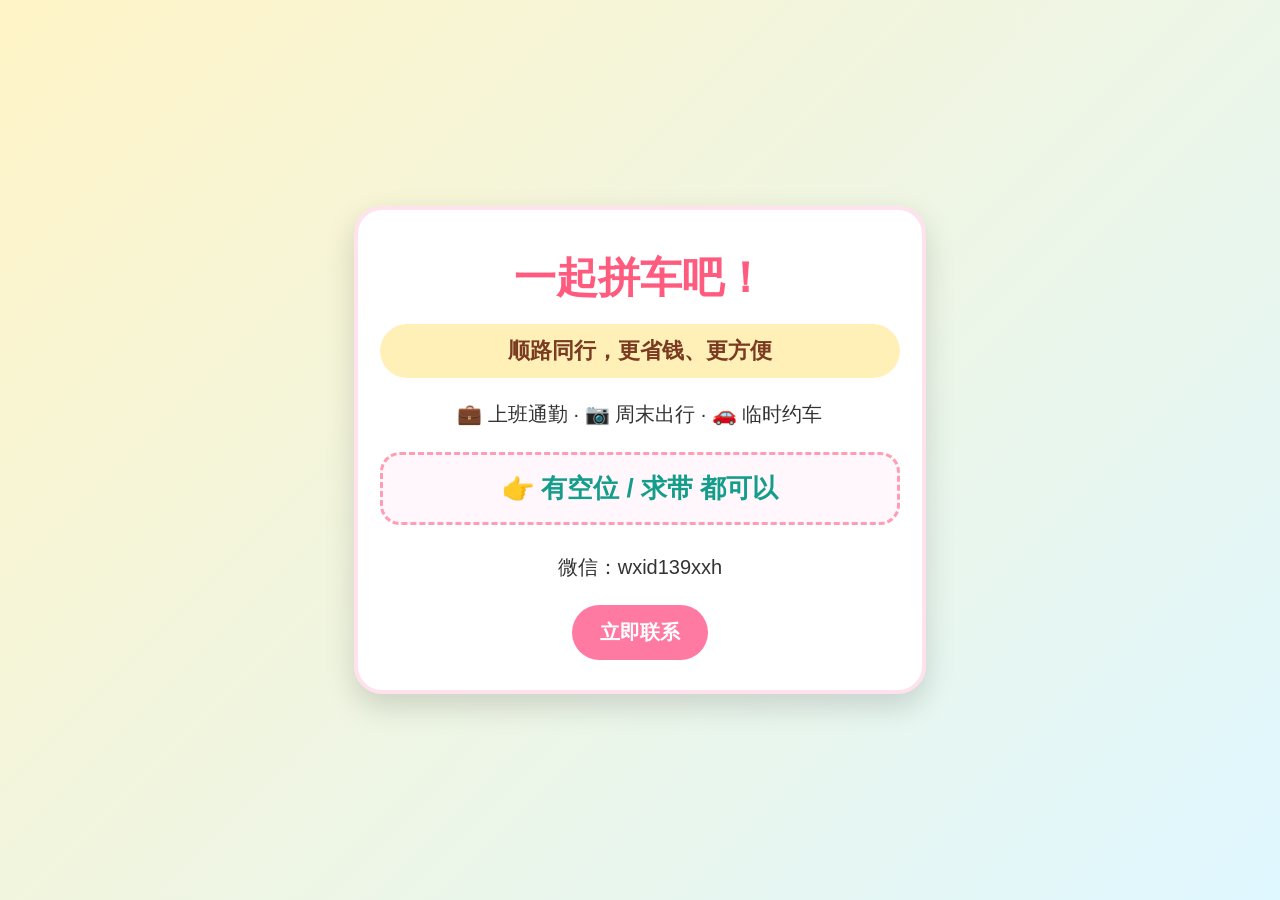
==== index.html @ 18c02829 "Create index.html" ====
<!DOCTYPE html>
<html lang="zh-CN">
<head>
  <meta charset="UTF-8">
  <meta name="viewport" content="width=device-width, initial-scale=1.0">
  <title>一起拼车吧</title>
  <style>
    body {
      margin: 0;
      font-family: Arial, "Microsoft YaHei", sans-serif;
      background: linear-gradient(135deg, #fff4c7, #dff7ff);
      min-height: 100vh;
      display: flex;
      justify-content: center;
      align-items: center;
      padding: 20px;
      box-sizing: border-box;
    }

    .card {
      width: 100%;
      max-width: 520px;
      background: white;
      border-radius: 28px;
      padding: 30px 22px;
      text-align: center;
      box-shadow: 0 12px 30px rgba(0,0,0,0.15);
      border: 4px solid #ffe2ee;
    }

    h1 {
      font-size: 42px;
      color: #ff5b7f;
      margin: 10px 0 15px;
    }

    .subtitle {
      font-size: 22px;
      color: #7a3b21;
      font-weight: bold;
      background: #fff0b8;
      border-radius: 999px;
      padding: 12px;
      margin: 18px 0;
    }

    .line {
      font-size: 20px;
      line-height: 1.8;
      color: #333;
      margin: 16px 0;
    }

    .highlight {
      font-size: 26px;
      font-weight: bold;
      color: #149d8a;
      background: #fff7fb;
      border: 3px dashed #ff9db5;
      border-radius: 20px;
      padding: 16px;
      margin-top: 20px;
    }

    .contact {
      margin-top: 24px;
      font-size: 20px;
      color: #333;
      line-height: 1.8;
    }

    .btn {
      display: inline-block;
      margin-top: 20px;
      padding: 14px 28px;
      background: #ff7aa2;
      color: white;
      text-decoration: none;
      border-radius: 999px;
      font-size: 20px;
      font-weight: bold;
    }
  </style>
</head>
<body>
  <div class="card">
    <h1>一起拼车吧！</h1>

    <div class="subtitle">
      顺路同行，更省钱、更方便
    </div>

    <div class="line">
      💼 上班通勤 · 📷 周末出行 · 🚗 临时约车
    </div>

    <div class="highlight">
      👉 有空位 / 求带 都可以
    </div>

    <div class="contact">
      微信：wxid139xxh
    </div>

    <a class="btn" href=" ">立即联系</a >
  </div>
</body>
</html>
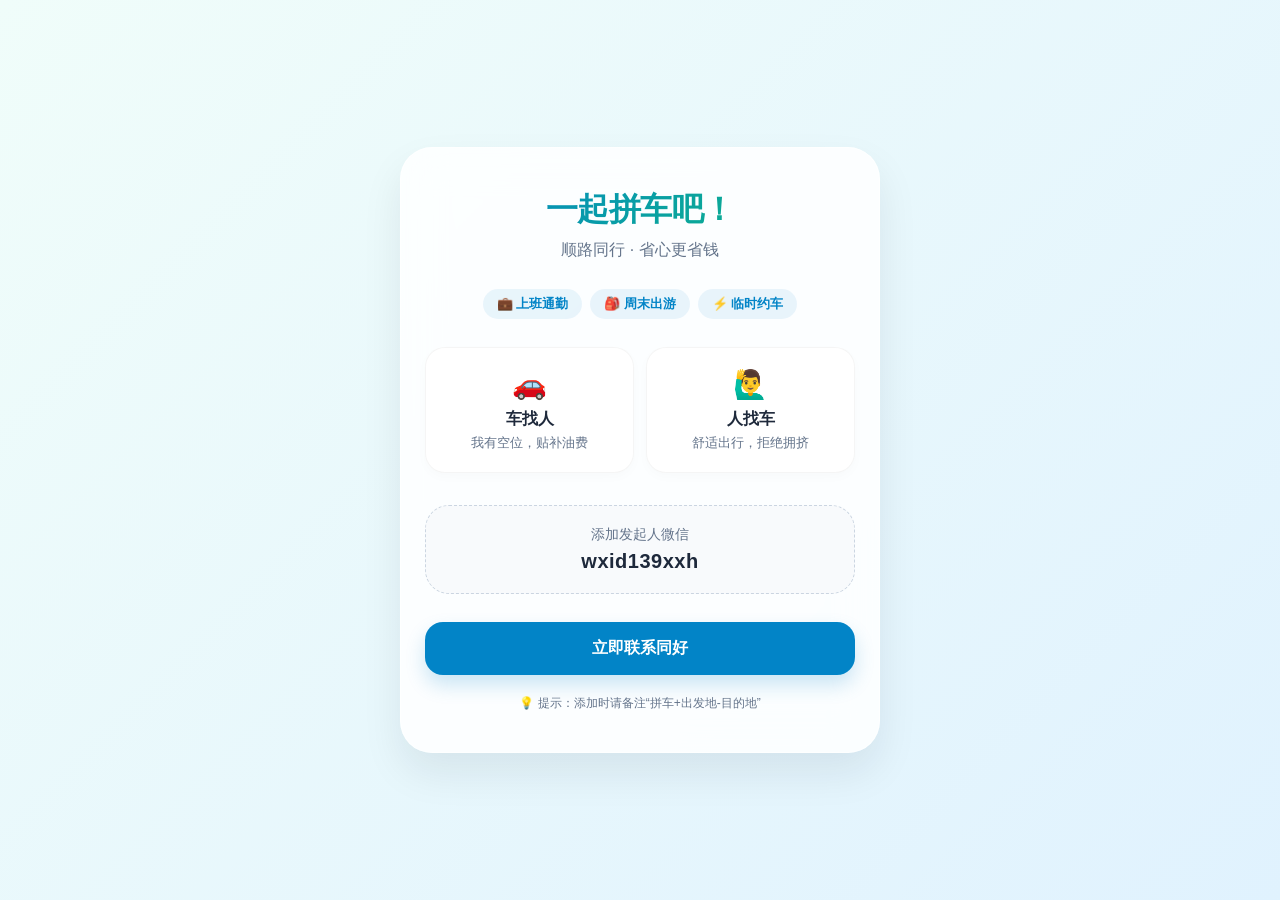
==== commit d7be7cd4: "Update index.html" ====
--- a/index.html
+++ b/index.html
@@ -3,106 +3,213 @@
 <head>
   <meta charset="UTF-8">
   <meta name="viewport" content="width=device-width, initial-scale=1.0">
-  <title>一起拼车吧</title>
+  <title>一起拼车吧 - 绿色便捷出行</title>
   <style>
+    :root {
+      --primary-color: #0284c7;
+      --primary-hover: #0369a1;
+      --accent-color: #10b981;
+      --bg-gradient: linear-gradient(135deg, #f0fdfa 0%, #e0f2fe 100%);
+      --text-main: #1e293b;
+      --text-muted: #64748b;
+    }
+
+    * {
+      box-sizing: border-box;
+      margin: 0;
+      padding: 0;
+    }
+
     body {
-      margin: 0;
-      font-family: Arial, "Microsoft YaHei", sans-serif;
-      background: linear-gradient(135deg, #fff4c7, #dff7ff);
+      font-family: -apple-system, BlinkMacSystemFont, "Segoe UI", Roboto, "Helvetica Neue", Arial, "Microsoft YaHei", sans-serif;
+      background: var(--bg-gradient);
+      color: var(--text-main);
       min-height: 100vh;
       display: flex;
       justify-content: center;
       align-items: center;
       padding: 20px;
-      box-sizing: border-box;
-    }
-
-    .card {
+    }
+
+    .container {
       width: 100%;
-      max-width: 520px;
+      max-width: 480px;
+      background: rgba(255, 255, 255, 0.85);
+      backdrop-filter: blur(20px);
+      -webkit-backdrop-filter: blur(20px);
+      border-radius: 32px;
+      padding: 40px 24px;
+      box-shadow: 0 20px 40px rgba(15, 23, 42, 0.08);
+      border: 1px solid rgba(255, 255, 255, 0.6);
+      text-align: center;
+    }
+
+    /* 头部设计 */
+    .header h1 {
+      font-size: 32px;
+      font-weight: 800;
+      letter-spacing: -0.5px;
+      background: linear-gradient(135deg, #0284c7, #10b981);
+      -webkit-background-clip: text;
+      -webkit-text-fill-color: transparent;
+      margin-bottom: 8px;
+    }
+
+    .header p {
+      font-size: 16px;
+      color: var(--text-muted);
+      font-weight: 500;
+    }
+
+    /* 标签流 */
+    .tags-container {
+      display: flex;
+      justify-content: center;
+      gap: 8px;
+      margin: 28px 0;
+      flex-wrap: wrap;
+    }
+
+    .tag {
+      font-size: 13px;
+      font-weight: 600;
+      padding: 6px 14px;
+      border-radius: 999px;
+      background: rgba(2, 132, 199, 0.08);
+      color: var(--primary-color);
+    }
+
+    /* 核心功能卡片 */
+    .info-grid {
+      display: grid;
+      grid-template-columns: 1fr 1fr;
+      gap: 12px;
+      margin-bottom: 32px;
+    }
+
+    .info-card {
       background: white;
-      border-radius: 28px;
-      padding: 30px 22px;
-      text-align: center;
-      box-shadow: 0 12px 30px rgba(0,0,0,0.15);
-      border: 4px solid #ffe2ee;
-    }
-
-    h1 {
-      font-size: 42px;
-      color: #ff5b7f;
-      margin: 10px 0 15px;
-    }
-
-    .subtitle {
-      font-size: 22px;
-      color: #7a3b21;
-      font-weight: bold;
-      background: #fff0b8;
-      border-radius: 999px;
-      padding: 12px;
-      margin: 18px 0;
-    }
-
-    .line {
+      padding: 20px 16px;
+      border-radius: 20px;
+      border: 1px solid rgba(0, 0, 0, 0.04);
+      box-shadow: 0 4px 12px rgba(0, 0, 0, 0.02);
+      transition: transform 0.2s;
+    }
+
+    .info-card:hover {
+      transform: translateY(-2px);
+    }
+
+    .info-card .icon {
+      font-size: 28px;
+      margin-bottom: 8px;
+    }
+
+    .info-card h3 {
+      font-size: 16px;
+      font-weight: 700;
+      margin-bottom: 4px;
+    }
+
+    .info-card p {
+      font-size: 13px;
+      color: var(--text-muted);
+    }
+
+    /* 联系区域 */
+    .contact-section {
+      background: #f8fafc;
+      border-radius: 24px;
+      padding: 20px;
+      border: 1px dashed #cbd5e1;
+      margin-bottom: 28px;
+    }
+
+    .contact-title {
+      font-size: 14px;
+      color: var(--text-muted);
+      margin-bottom: 6px;
+      font-weight: 500;
+    }
+
+    .contact-value {
       font-size: 20px;
-      line-height: 1.8;
-      color: #333;
-      margin: 16px 0;
-    }
-
-    .highlight {
-      font-size: 26px;
-      font-weight: bold;
-      color: #149d8a;
-      background: #fff7fb;
-      border: 3px dashed #ff9db5;
-      border-radius: 20px;
-      padding: 16px;
-      margin-top: 20px;
-    }
-
-    .contact {
-      margin-top: 24px;
-      font-size: 20px;
-      color: #333;
-      line-height: 1.8;
-    }
-
-    .btn {
-      display: inline-block;
-      margin-top: 20px;
-      padding: 14px 28px;
-      background: #ff7aa2;
+      font-weight: 700;
+      color: var(--text-main);
+      letter-spacing: 0.5px;
+    }
+
+    /* 按钮 */
+    .btn-action {
+      display: block;
+      width: 100%;
+      background: var(--primary-color);
       color: white;
       text-decoration: none;
-      border-radius: 999px;
-      font-size: 20px;
-      font-weight: bold;
+      padding: 16px;
+      border-radius: 18px;
+      font-size: 16px;
+      font-weight: 700;
+      box-shadow: 0 10px 20px rgba(2, 132, 199, 0.2);
+      transition: all 0.2s;
+    }
+
+    .btn-action:hover {
+      background: var(--primary-hover);
+      box-shadow: 0 10px 25px rgba(2, 132, 199, 0.3);
+      transform: translateY(-1px);
+    }
+
+    .footer-note {
+      margin-top: 20px;
+      font-size: 12px;
+      color: var(--text-muted);
     }
   </style>
 </head>
 <body>
-  <div class="card">
-    <h1>一起拼车吧！</h1>
-
-    <div class="subtitle">
-      顺路同行，更省钱、更方便
-    </div>
-
-    <div class="line">
-      💼 上班通勤 · 📷 周末出行 · 🚗 临时约车
-    </div>
-
-    <div class="highlight">
-      👉 有空位 / 求带 都可以
-    </div>
-
-    <div class="contact">
-      微信：wxid139xxh
-    </div>
-
-    <a class="btn" href=" ">立即联系</a >
+
+  <div class="container">
+    <!-- 头部区 -->
+    <div class="header">
+      <h1>一起拼车吧！</h1>
+      <p>顺路同行 · 省心更省钱</p >
+    </div>
+
+    <!-- 场景标签 -->
+    <div class="tags-container">
+      <span class="tag">💼 上班通勤</span>
+      <span class="tag">🎒 周末出游</span>
+      <span class="tag">⚡ 临时约车</span>
+    </div>
+
+    <!-- 核心意向卡片 -->
+    <div class="info-grid">
+      <div class="info-card">
+        <div class="icon">🚗</div>
+        <h3>车找人</h3>
+        <p>我有空位，贴补油费</p >
+      </div>
+      <div class="info-card">
+        <div class="icon">🙋‍♂️</div>
+        <h3>人找车</h3>
+        <p>舒适出行，拒绝拥挤</p >
+      </div>
+    </div>
+
+    <!-- 联系方式卡片 -->
+    <div class="contact-section">
+      <div class="contact-title">添加发起人微信</div>
+      <div class="contact-value">wxid139xxh</div>
+    </div>
+
+    <!-- 行动按钮 -->
+    <a class="btn-action" href="weixin://">立即联系同好</a >
+    
+    <div class="footer-note">
+      💡 提示：添加时请备注“拼车+出发地-目的地”
+    </div>
   </div>
+
 </body>
 </html>
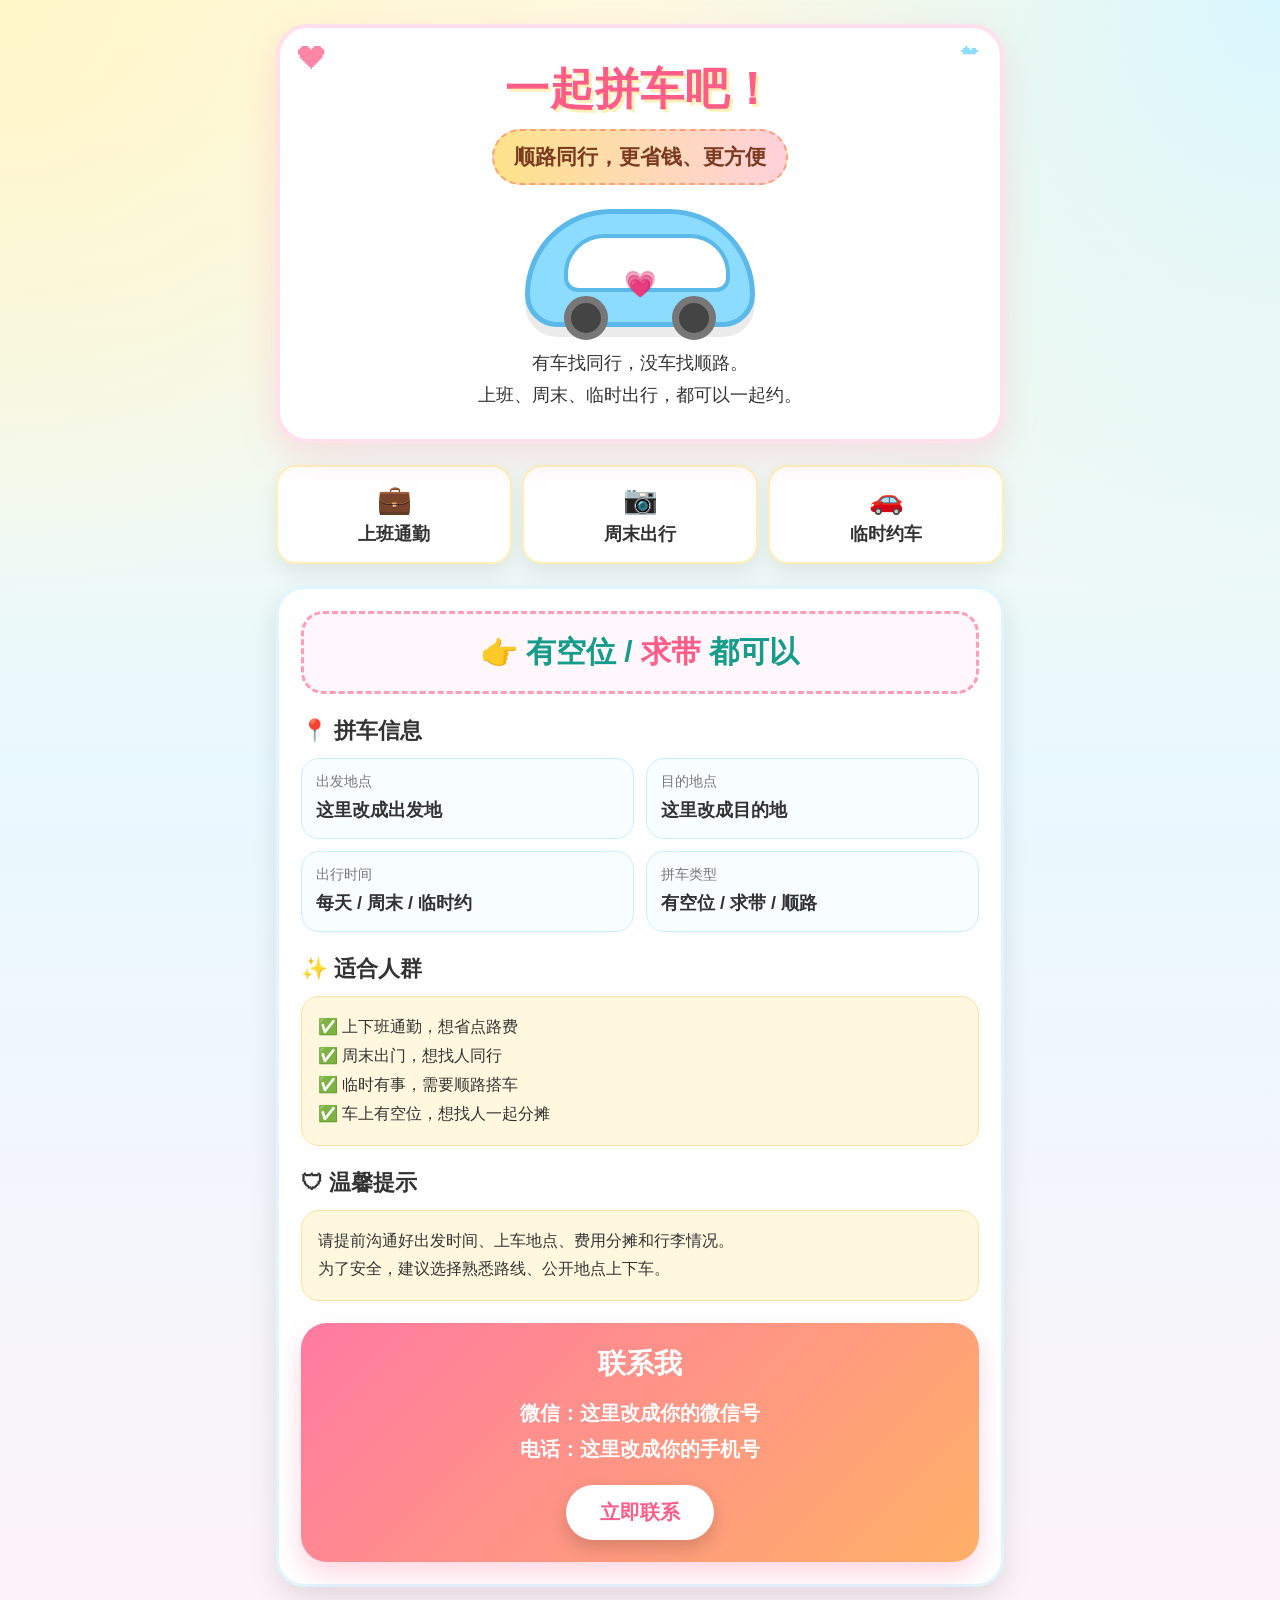
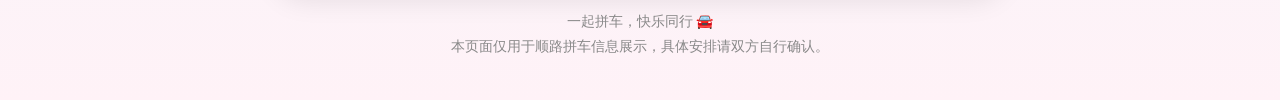
==== commit dd50fc18: "Update index.html" ====
--- a/index.html
+++ b/index.html
@@ -1,215 +1,382 @@
 <!DOCTYPE html>
 <html lang="zh-CN">
 <head>
-  <meta charset="UTF-8">
-  <meta name="viewport" content="width=device-width, initial-scale=1.0">
-  <title>一起拼车吧 - 绿色便捷出行</title>
+  <meta charset="UTF-8" />
+  <meta name="viewport" content="width=device-width, initial-scale=1.0" />
+  <title>一起拼车吧</title>
+
   <style>
-    :root {
-      --primary-color: #0284c7;
-      --primary-hover: #0369a1;
-      --accent-color: #10b981;
-      --bg-gradient: linear-gradient(135deg, #f0fdfa 0%, #e0f2fe 100%);
-      --text-main: #1e293b;
-      --text-muted: #64748b;
-    }
-
     * {
       box-sizing: border-box;
+    }
+
+    body {
       margin: 0;
-      padding: 0;
-    }
-
-    body {
-      font-family: -apple-system, BlinkMacSystemFont, "Segoe UI", Roboto, "Helvetica Neue", Arial, "Microsoft YaHei", sans-serif;
-      background: var(--bg-gradient);
-      color: var(--text-main);
-      min-height: 100vh;
+      font-family: Arial, "Microsoft YaHei", sans-serif;
+      background:
+        radial-gradient(circle at top left, #fff6c8 0, transparent 28%),
+        radial-gradient(circle at top right, #d9f7ff 0, transparent 30%),
+        linear-gradient(180deg, #fff9df 0%, #e8f9ff 45%, #fff2f7 100%);
+      color: #333;
+    }
+
+    .page {
+      max-width: 760px;
+      margin: 0 auto;
+      padding: 24px 16px 40px;
+    }
+
+    .hero {
+      background: #ffffff;
+      border-radius: 32px;
+      padding: 28px 20px;
+      text-align: center;
+      box-shadow: 0 14px 35px rgba(255, 132, 170, 0.22);
+      border: 4px solid #ffe0ec;
+      position: relative;
+      overflow: hidden;
+    }
+
+    .hero::before {
+      content: "❤";
+      position: absolute;
+      top: 14px;
+      left: 18px;
+      color: #ff85a7;
+      font-size: 28px;
+    }
+
+    .hero::after {
+      content: "☁";
+      position: absolute;
+      top: 8px;
+      right: 22px;
+      color: #8bdcff;
+      font-size: 34px;
+    }
+
+    h1 {
+      margin: 8px 0 14px;
+      font-size: 44px;
+      line-height: 1.15;
+      color: #ff5c88;
+      text-shadow: 3px 3px 0 #fff0b8;
+      letter-spacing: 1px;
+    }
+
+    .slogan {
+      display: inline-block;
+      background: linear-gradient(90deg, #ffe38a, #ffd1dc);
+      color: #7a3b21;
+      font-size: 21px;
+      font-weight: bold;
+      padding: 12px 20px;
+      border-radius: 999px;
+      border: 2px dashed #ff9f7a;
+    }
+
+    .car {
+      margin: 24px auto 12px;
+      width: 230px;
+      height: 118px;
+      background: #8bdcff;
+      border-radius: 90px 90px 34px 34px;
+      position: relative;
+      border: 5px solid #5ab9e8;
+      box-shadow: 0 10px 0 rgba(0, 0, 0, 0.08);
+    }
+
+    .car::before {
+      content: "";
+      position: absolute;
+      left: 34px;
+      top: 20px;
+      width: 158px;
+      height: 50px;
+      background: #ffffff;
+      border-radius: 40px 40px 14px 14px;
+      border: 4px solid #5ab9e8;
+    }
+
+    .wheel {
+      position: absolute;
+      bottom: -18px;
+      width: 44px;
+      height: 44px;
+      background: #444;
+      border-radius: 50%;
+      border: 7px solid #777;
+    }
+
+    .wheel.left {
+      left: 34px;
+    }
+
+    .wheel.right {
+      right: 34px;
+    }
+
+    .heart {
+      position: absolute;
+      bottom: 22px;
+      left: 50%;
+      transform: translateX(-50%);
+      font-size: 26px;
+    }
+
+    .tags {
+      display: grid;
+      grid-template-columns: repeat(3, 1fr);
+      gap: 10px;
+      margin: 22px 0;
+    }
+
+    .tag {
+      background: #ffffff;
+      border-radius: 20px;
+      padding: 16px 8px;
+      text-align: center;
+      font-size: 18px;
+      font-weight: bold;
+      box-shadow: 0 8px 20px rgba(0,0,0,0.08);
+      border: 2px solid #fff0b8;
+    }
+
+    .tag span {
+      display: block;
+      font-size: 28px;
+      margin-bottom: 6px;
+    }
+
+    .main-card {
+      background: #ffffff;
+      border-radius: 28px;
+      padding: 22px;
+      margin-top: 18px;
+      box-shadow: 0 12px 28px rgba(0,0,0,0.1);
+      border: 3px solid #dff5ff;
+    }
+
+    .big-text {
+      text-align: center;
+      font-size: 30px;
+      font-weight: bold;
+      color: #159c8b;
+      background: #fff7fb;
+      border-radius: 22px;
+      border: 3px dashed #ff9db5;
+      padding: 18px 12px;
+      margin-bottom: 20px;
+    }
+
+    .big-text b {
+      color: #ff5c88;
+    }
+
+    .section-title {
+      font-size: 22px;
+      font-weight: bold;
+      margin: 22px 0 12px;
+      color: #333;
       display: flex;
-      justify-content: center;
       align-items: center;
-      padding: 20px;
-    }
-
-    .container {
-      width: 100%;
-      max-width: 480px;
-      background: rgba(255, 255, 255, 0.85);
-      backdrop-filter: blur(20px);
-      -webkit-backdrop-filter: blur(20px);
-      border-radius: 32px;
-      padding: 40px 24px;
-      box-shadow: 0 20px 40px rgba(15, 23, 42, 0.08);
-      border: 1px solid rgba(255, 255, 255, 0.6);
-      text-align: center;
-    }
-
-    /* 头部设计 */
-    .header h1 {
-      font-size: 32px;
-      font-weight: 800;
-      letter-spacing: -0.5px;
-      background: linear-gradient(135deg, #0284c7, #10b981);
-      -webkit-background-clip: text;
-      -webkit-text-fill-color: transparent;
-      margin-bottom: 8px;
-    }
-
-    .header p {
-      font-size: 16px;
-      color: var(--text-muted);
-      font-weight: 500;
-    }
-
-    /* 标签流 */
-    .tags-container {
-      display: flex;
-      justify-content: center;
       gap: 8px;
-      margin: 28px 0;
-      flex-wrap: wrap;
-    }
-
-    .tag {
-      font-size: 13px;
-      font-weight: 600;
-      padding: 6px 14px;
-      border-radius: 999px;
-      background: rgba(2, 132, 199, 0.08);
-      color: var(--primary-color);
-    }
-
-    /* 核心功能卡片 */
+    }
+
     .info-grid {
       display: grid;
       grid-template-columns: 1fr 1fr;
       gap: 12px;
-      margin-bottom: 32px;
-    }
-
-    .info-card {
-      background: white;
-      padding: 20px 16px;
-      border-radius: 20px;
-      border: 1px solid rgba(0, 0, 0, 0.04);
-      box-shadow: 0 4px 12px rgba(0, 0, 0, 0.02);
-      transition: transform 0.2s;
-    }
-
-    .info-card:hover {
-      transform: translateY(-2px);
-    }
-
-    .info-card .icon {
+    }
+
+    .info {
+      background: #f8fdff;
+      border-radius: 18px;
+      padding: 14px;
+      border: 1px solid #cceefa;
+    }
+
+    .info .label {
+      font-size: 14px;
+      color: #777;
+      margin-bottom: 6px;
+    }
+
+    .info .value {
+      font-size: 18px;
+      font-weight: bold;
+      color: #333;
+      line-height: 1.5;
+    }
+
+    .notice {
+      background: #fff8df;
+      border-radius: 18px;
+      padding: 16px;
+      line-height: 1.8;
+      font-size: 16px;
+      border: 1px solid #ffe29b;
+    }
+
+    .contact-box {
+      background: linear-gradient(135deg, #ff7aa2, #ffb067);
+      color: white;
+      border-radius: 26px;
+      padding: 22px 18px;
+      text-align: center;
+      margin-top: 22px;
+      box-shadow: 0 12px 25px rgba(255, 122, 162, 0.3);
+    }
+
+    .contact-box h2 {
+      margin: 0 0 12px;
       font-size: 28px;
-      margin-bottom: 8px;
-    }
-
-    .info-card h3 {
-      font-size: 16px;
-      font-weight: 700;
-      margin-bottom: 4px;
-    }
-
-    .info-card p {
-      font-size: 13px;
-      color: var(--text-muted);
-    }
-
-    /* 联系区域 */
-    .contact-section {
-      background: #f8fafc;
-      border-radius: 24px;
-      padding: 20px;
-      border: 1px dashed #cbd5e1;
-      margin-bottom: 28px;
-    }
-
-    .contact-title {
+    }
+
+    .contact-line {
+      font-size: 20px;
+      line-height: 1.8;
+      font-weight: bold;
+    }
+
+    .btn {
+      display: inline-block;
+      margin-top: 18px;
+      background: #ffffff;
+      color: #ff5c88;
+      text-decoration: none;
+      font-size: 20px;
+      font-weight: bold;
+      padding: 14px 34px;
+      border-radius: 999px;
+      box-shadow: 0 8px 18px rgba(0,0,0,0.16);
+    }
+
+    .footer {
+      text-align: center;
+      color: #888;
       font-size: 14px;
-      color: var(--text-muted);
-      margin-bottom: 6px;
-      font-weight: 500;
-    }
-
-    .contact-value {
-      font-size: 20px;
-      font-weight: 700;
-      color: var(--text-main);
-      letter-spacing: 0.5px;
-    }
-
-    /* 按钮 */
-    .btn-action {
-      display: block;
-      width: 100%;
-      background: var(--primary-color);
-      color: white;
-      text-decoration: none;
-      padding: 16px;
-      border-radius: 18px;
-      font-size: 16px;
-      font-weight: 700;
-      box-shadow: 0 10px 20px rgba(2, 132, 199, 0.2);
-      transition: all 0.2s;
-    }
-
-    .btn-action:hover {
-      background: var(--primary-hover);
-      box-shadow: 0 10px 25px rgba(2, 132, 199, 0.3);
-      transform: translateY(-1px);
-    }
-
-    .footer-note {
-      margin-top: 20px;
-      font-size: 12px;
-      color: var(--text-muted);
+      margin-top: 22px;
+      line-height: 1.8;
+    }
+
+    @media (max-width: 520px) {
+      h1 {
+        font-size: 38px;
+      }
+
+      .slogan {
+        font-size: 18px;
+      }
+
+      .tags {
+        grid-template-columns: 1fr;
+      }
+
+      .info-grid {
+        grid-template-columns: 1fr;
+      }
+
+      .big-text {
+        font-size: 26px;
+      }
     }
   </style>
 </head>
+
 <body>
-
-  <div class="container">
-    <!-- 头部区 -->
-    <div class="header">
+  <div class="page">
+
+    <div class="hero">
       <h1>一起拼车吧！</h1>
-      <p>顺路同行 · 省心更省钱</p >
+      <div class="slogan">顺路同行，更省钱、更方便</div>
+
+      <div class="car">
+        <div class="wheel left"></div>
+        <div class="wheel right"></div>
+        <div class="heart">💗</div>
+      </div>
+
+      <p style="font-size:18px; line-height:1.8; margin:20px 0 0;">
+        有车找同行，没车找顺路。<br>
+        上班、周末、临时出行，都可以一起约。
+      </p >
     </div>
 
-    <!-- 场景标签 -->
-    <div class="tags-container">
-      <span class="tag">💼 上班通勤</span>
-      <span class="tag">🎒 周末出游</span>
-      <span class="tag">⚡ 临时约车</span>
+    <div class="tags">
+      <div class="tag">
+        <span>💼</span>
+        上班通勤
+      </div>
+      <div class="tag">
+        <span>📷</span>
+        周末出行
+      </div>
+      <div class="tag">
+        <span>🚗</span>
+        临时约车
+      </div>
     </div>
 
-    <!-- 核心意向卡片 -->
-    <div class="info-grid">
-      <div class="info-card">
-        <div class="icon">🚗</div>
-        <h3>车找人</h3>
-        <p>我有空位，贴补油费</p >
-      </div>
-      <div class="info-card">
-        <div class="icon">🙋‍♂️</div>
-        <h3>人找车</h3>
-        <p>舒适出行，拒绝拥挤</p >
+    <div class="main-card">
+      <div class="big-text">
+        👉 有空位 / <b>求带</b> 都可以
+      </div>
+
+      <div class="section-title">📍 拼车信息</div>
+
+      <div class="info-grid">
+        <div class="info">
+          <div class="label">出发地点</div>
+          <div class="value">这里改成出发地</div>
+        </div>
+
+        <div class="info">
+          <div class="label">目的地点</div>
+          <div class="value">这里改成目的地</div>
+        </div>
+
+        <div class="info">
+          <div class="label">出行时间</div>
+          <div class="value">每天 / 周末 / 临时约</div>
+        </div>
+
+        <div class="info">
+          <div class="label">拼车类型</div>
+          <div class="value">有空位 / 求带 / 顺路</div>
+        </div>
+      </div>
+
+      <div class="section-title">✨ 适合人群</div>
+      <div class="notice">
+        ✅ 上下班通勤，想省点路费<br>
+        ✅ 周末出门，想找人同行<br>
+        ✅ 临时有事，需要顺路搭车<br>
+        ✅ 车上有空位，想找人一起分摊
+      </div>
+
+      <div class="section-title">🛡 温馨提示</div>
+      <div class="notice">
+        请提前沟通好出发时间、上车地点、费用分摊和行李情况。<br>
+        为了安全，建议选择熟悉路线、公开地点上下车。
+      </div>
+
+      <div class="contact-box">
+        <h2>联系我</h2>
+        <div class="contact-line">
+          微信：这里改成你的微信号<br>
+          电话：这里改成你的手机号
+        </div>
+
+        <a class="btn" href=" ">立即联系</a >
       </div>
     </div>
 
-    <!-- 联系方式卡片 -->
-    <div class="contact-section">
-      <div class="contact-title">添加发起人微信</div>
-      <div class="contact-value">wxid139xxh</div>
+    <div class="footer">
+      一起拼车，快乐同行 🚘<br>
+      本页面仅用于顺路拼车信息展示，具体安排请双方自行确认。
     </div>
 
-    <!-- 行动按钮 -->
-    <a class="btn-action" href="weixin://">立即联系同好</a >
-    
-    <div class="footer-note">
-      💡 提示：添加时请备注“拼车+出发地-目的地”
-    </div>
   </div>
-
 </body>
 </html>
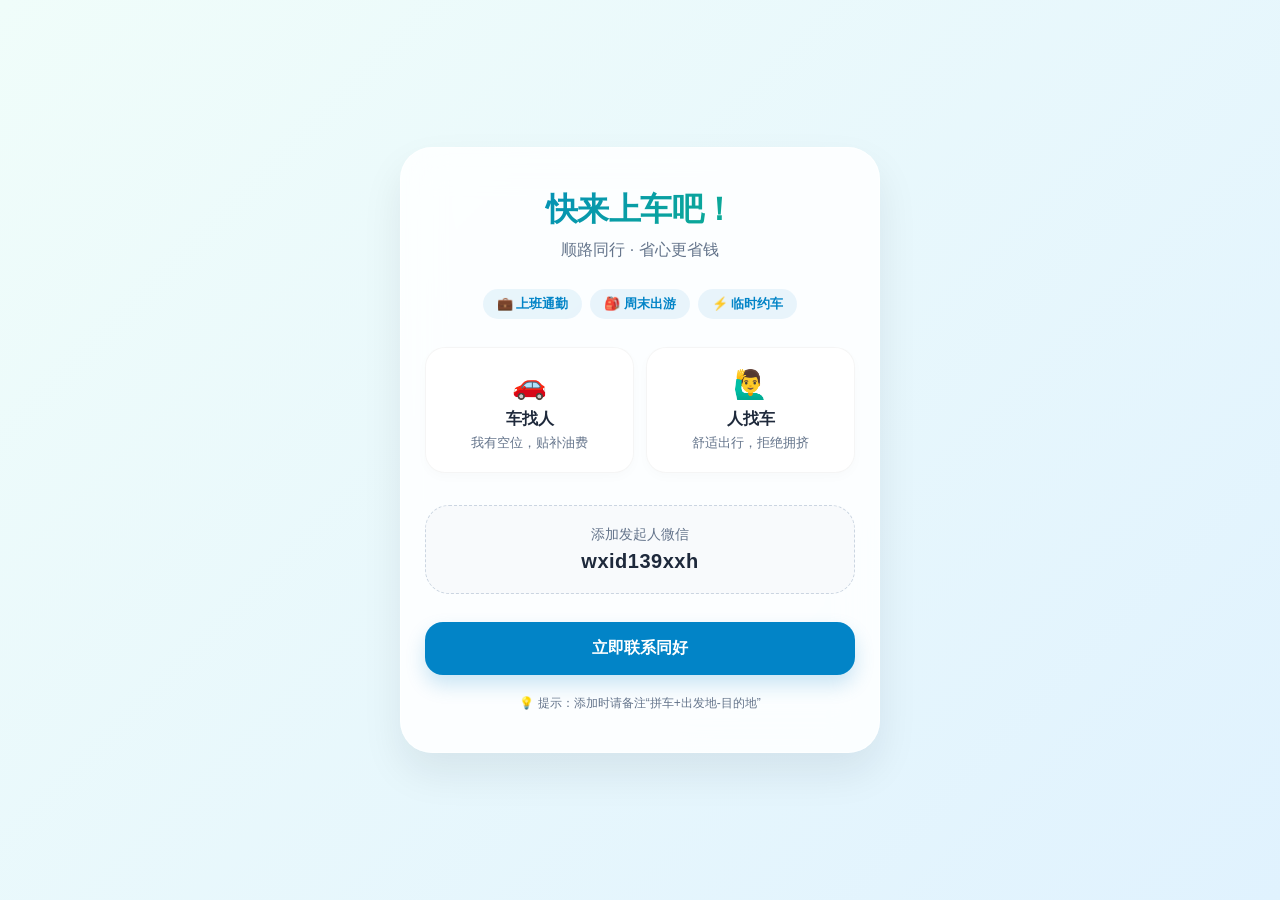
==== commit a9349a57: "Update index.html" ====
--- a/index.html
+++ b/index.html
@@ -1,382 +1,215 @@
 <!DOCTYPE html>
 <html lang="zh-CN">
 <head>
-  <meta charset="UTF-8" />
-  <meta name="viewport" content="width=device-width, initial-scale=1.0" />
-  <title>一起拼车吧</title>
-
+  <meta charset="UTF-8">
+  <meta name="viewport" content="width=device-width, initial-scale=1.0">
+  <title>business/team上车 </title>
   <style>
+    :root {
+      --primary-color: #0284c7;
+      --primary-hover: #0369a1;
+      --accent-color: #10b981;
+      --bg-gradient: linear-gradient(135deg, #f0fdfa 0%, #e0f2fe 100%);
+      --text-main: #1e293b;
+      --text-muted: #64748b;
+    }
+
     * {
       box-sizing: border-box;
+      margin: 0;
+      padding: 0;
     }
 
     body {
-      margin: 0;
-      font-family: Arial, "Microsoft YaHei", sans-serif;
-      background:
-        radial-gradient(circle at top left, #fff6c8 0, transparent 28%),
-        radial-gradient(circle at top right, #d9f7ff 0, transparent 30%),
-        linear-gradient(180deg, #fff9df 0%, #e8f9ff 45%, #fff2f7 100%);
-      color: #333;
-    }
-
-    .page {
-      max-width: 760px;
-      margin: 0 auto;
-      padding: 24px 16px 40px;
-    }
-
-    .hero {
-      background: #ffffff;
+      font-family: -apple-system, BlinkMacSystemFont, "Segoe UI", Roboto, "Helvetica Neue", Arial, "Microsoft YaHei", sans-serif;
+      background: var(--bg-gradient);
+      color: var(--text-main);
+      min-height: 100vh;
+      display: flex;
+      justify-content: center;
+      align-items: center;
+      padding: 20px;
+    }
+
+    .container {
+      width: 100%;
+      max-width: 480px;
+      background: rgba(255, 255, 255, 0.85);
+      backdrop-filter: blur(20px);
+      -webkit-backdrop-filter: blur(20px);
       border-radius: 32px;
-      padding: 28px 20px;
+      padding: 40px 24px;
+      box-shadow: 0 20px 40px rgba(15, 23, 42, 0.08);
+      border: 1px solid rgba(255, 255, 255, 0.6);
       text-align: center;
-      box-shadow: 0 14px 35px rgba(255, 132, 170, 0.22);
-      border: 4px solid #ffe0ec;
-      position: relative;
-      overflow: hidden;
-    }
-
-    .hero::before {
-      content: "❤";
-      position: absolute;
-      top: 14px;
-      left: 18px;
-      color: #ff85a7;
-      font-size: 28px;
-    }
-
-    .hero::after {
-      content: "☁";
-      position: absolute;
-      top: 8px;
-      right: 22px;
-      color: #8bdcff;
-      font-size: 34px;
-    }
-
-    h1 {
-      margin: 8px 0 14px;
-      font-size: 44px;
-      line-height: 1.15;
-      color: #ff5c88;
-      text-shadow: 3px 3px 0 #fff0b8;
-      letter-spacing: 1px;
-    }
-
-    .slogan {
-      display: inline-block;
-      background: linear-gradient(90deg, #ffe38a, #ffd1dc);
-      color: #7a3b21;
-      font-size: 21px;
-      font-weight: bold;
-      padding: 12px 20px;
+    }
+
+    /* 头部设计 */
+    .header h1 {
+      font-size: 32px;
+      font-weight: 800;
+      letter-spacing: -0.5px;
+      background: linear-gradient(135deg, #0284c7, #10b981);
+      -webkit-background-clip: text;
+      -webkit-text-fill-color: transparent;
+      margin-bottom: 8px;
+    }
+
+    .header p {
+      font-size: 16px;
+      color: var(--text-muted);
+      font-weight: 500;
+    }
+
+    /* 标签流 */
+    .tags-container {
+      display: flex;
+      justify-content: center;
+      gap: 8px;
+      margin: 28px 0;
+      flex-wrap: wrap;
+    }
+
+    .tag {
+      font-size: 13px;
+      font-weight: 600;
+      padding: 6px 14px;
       border-radius: 999px;
-      border: 2px dashed #ff9f7a;
-    }
-
-    .car {
-      margin: 24px auto 12px;
-      width: 230px;
-      height: 118px;
-      background: #8bdcff;
-      border-radius: 90px 90px 34px 34px;
-      position: relative;
-      border: 5px solid #5ab9e8;
-      box-shadow: 0 10px 0 rgba(0, 0, 0, 0.08);
-    }
-
-    .car::before {
-      content: "";
-      position: absolute;
-      left: 34px;
-      top: 20px;
-      width: 158px;
-      height: 50px;
-      background: #ffffff;
-      border-radius: 40px 40px 14px 14px;
-      border: 4px solid #5ab9e8;
-    }
-
-    .wheel {
-      position: absolute;
-      bottom: -18px;
-      width: 44px;
-      height: 44px;
-      background: #444;
-      border-radius: 50%;
-      border: 7px solid #777;
-    }
-
-    .wheel.left {
-      left: 34px;
-    }
-
-    .wheel.right {
-      right: 34px;
-    }
-
-    .heart {
-      position: absolute;
-      bottom: 22px;
-      left: 50%;
-      transform: translateX(-50%);
-      font-size: 26px;
-    }
-
-    .tags {
-      display: grid;
-      grid-template-columns: repeat(3, 1fr);
-      gap: 10px;
-      margin: 22px 0;
-    }
-
-    .tag {
-      background: #ffffff;
-      border-radius: 20px;
-      padding: 16px 8px;
-      text-align: center;
-      font-size: 18px;
-      font-weight: bold;
-      box-shadow: 0 8px 20px rgba(0,0,0,0.08);
-      border: 2px solid #fff0b8;
-    }
-
-    .tag span {
-      display: block;
-      font-size: 28px;
-      margin-bottom: 6px;
-    }
-
-    .main-card {
-      background: #ffffff;
-      border-radius: 28px;
-      padding: 22px;
-      margin-top: 18px;
-      box-shadow: 0 12px 28px rgba(0,0,0,0.1);
-      border: 3px solid #dff5ff;
-    }
-
-    .big-text {
-      text-align: center;
-      font-size: 30px;
-      font-weight: bold;
-      color: #159c8b;
-      background: #fff7fb;
-      border-radius: 22px;
-      border: 3px dashed #ff9db5;
-      padding: 18px 12px;
-      margin-bottom: 20px;
-    }
-
-    .big-text b {
-      color: #ff5c88;
-    }
-
-    .section-title {
-      font-size: 22px;
-      font-weight: bold;
-      margin: 22px 0 12px;
-      color: #333;
-      display: flex;
-      align-items: center;
-      gap: 8px;
-    }
-
+      background: rgba(2, 132, 199, 0.08);
+      color: var(--primary-color);
+    }
+
+    /* 核心功能卡片 */
     .info-grid {
       display: grid;
       grid-template-columns: 1fr 1fr;
       gap: 12px;
-    }
-
-    .info {
-      background: #f8fdff;
+      margin-bottom: 32px;
+    }
+
+    .info-card {
+      background: white;
+      padding: 20px 16px;
+      border-radius: 20px;
+      border: 1px solid rgba(0, 0, 0, 0.04);
+      box-shadow: 0 4px 12px rgba(0, 0, 0, 0.02);
+      transition: transform 0.2s;
+    }
+
+    .info-card:hover {
+      transform: translateY(-2px);
+    }
+
+    .info-card .icon {
+      font-size: 28px;
+      margin-bottom: 8px;
+    }
+
+    .info-card h3 {
+      font-size: 16px;
+      font-weight: 700;
+      margin-bottom: 4px;
+    }
+
+    .info-card p {
+      font-size: 13px;
+      color: var(--text-muted);
+    }
+
+    /* 联系区域 */
+    .contact-section {
+      background: #f8fafc;
+      border-radius: 24px;
+      padding: 20px;
+      border: 1px dashed #cbd5e1;
+      margin-bottom: 28px;
+    }
+
+    .contact-title {
+      font-size: 14px;
+      color: var(--text-muted);
+      margin-bottom: 6px;
+      font-weight: 500;
+    }
+
+    .contact-value {
+      font-size: 20px;
+      font-weight: 700;
+      color: var(--text-main);
+      letter-spacing: 0.5px;
+    }
+
+    /* 按钮 */
+    .btn-action {
+      display: block;
+      width: 100%;
+      background: var(--primary-color);
+      color: white;
+      text-decoration: none;
+      padding: 16px;
       border-radius: 18px;
-      padding: 14px;
-      border: 1px solid #cceefa;
-    }
-
-    .info .label {
-      font-size: 14px;
-      color: #777;
-      margin-bottom: 6px;
-    }
-
-    .info .value {
-      font-size: 18px;
-      font-weight: bold;
-      color: #333;
-      line-height: 1.5;
-    }
-
-    .notice {
-      background: #fff8df;
-      border-radius: 18px;
-      padding: 16px;
-      line-height: 1.8;
       font-size: 16px;
-      border: 1px solid #ffe29b;
-    }
-
-    .contact-box {
-      background: linear-gradient(135deg, #ff7aa2, #ffb067);
-      color: white;
-      border-radius: 26px;
-      padding: 22px 18px;
-      text-align: center;
-      margin-top: 22px;
-      box-shadow: 0 12px 25px rgba(255, 122, 162, 0.3);
-    }
-
-    .contact-box h2 {
-      margin: 0 0 12px;
-      font-size: 28px;
-    }
-
-    .contact-line {
-      font-size: 20px;
-      line-height: 1.8;
-      font-weight: bold;
-    }
-
-    .btn {
-      display: inline-block;
-      margin-top: 18px;
-      background: #ffffff;
-      color: #ff5c88;
-      text-decoration: none;
-      font-size: 20px;
-      font-weight: bold;
-      padding: 14px 34px;
-      border-radius: 999px;
-      box-shadow: 0 8px 18px rgba(0,0,0,0.16);
-    }
-
-    .footer {
-      text-align: center;
-      color: #888;
-      font-size: 14px;
-      margin-top: 22px;
-      line-height: 1.8;
-    }
-
-    @media (max-width: 520px) {
-      h1 {
-        font-size: 38px;
-      }
-
-      .slogan {
-        font-size: 18px;
-      }
-
-      .tags {
-        grid-template-columns: 1fr;
-      }
-
-      .info-grid {
-        grid-template-columns: 1fr;
-      }
-
-      .big-text {
-        font-size: 26px;
-      }
+      font-weight: 700;
+      box-shadow: 0 10px 20px rgba(2, 132, 199, 0.2);
+      transition: all 0.2s;
+    }
+
+    .btn-action:hover {
+      background: var(--primary-hover);
+      box-shadow: 0 10px 25px rgba(2, 132, 199, 0.3);
+      transform: translateY(-1px);
+    }
+
+    .footer-note {
+      margin-top: 20px;
+      font-size: 12px;
+      color: var(--text-muted);
     }
   </style>
 </head>
-
 <body>
-  <div class="page">
-
-    <div class="hero">
-      <h1>一起拼车吧！</h1>
-      <div class="slogan">顺路同行，更省钱、更方便</div>
-
-      <div class="car">
-        <div class="wheel left"></div>
-        <div class="wheel right"></div>
-        <div class="heart">💗</div>
+
+  <div class="container">
+    <!-- 头部区 -->
+    <div class="header">
+      <h1>快来上车吧！</h1>
+      <p>顺路同行 · 省心更省钱</p >
+    </div>
+
+    <!-- 场景标签 -->
+    <div class="tags-container">
+      <span class="tag">💼 上班通勤</span>
+      <span class="tag">🎒 周末出游</span>
+      <span class="tag">⚡ 临时约车</span>
+    </div>
+
+    <!-- 核心意向卡片 -->
+    <div class="info-grid">
+      <div class="info-card">
+        <div class="icon">🚗</div>
+        <h3>车找人</h3>
+        <p>我有空位，贴补油费</p >
       </div>
-
-      <p style="font-size:18px; line-height:1.8; margin:20px 0 0;">
-        有车找同行，没车找顺路。<br>
-        上班、周末、临时出行，都可以一起约。
-      </p >
-    </div>
-
-    <div class="tags">
-      <div class="tag">
-        <span>💼</span>
-        上班通勤
+      <div class="info-card">
+        <div class="icon">🙋‍♂️</div>
+        <h3>人找车</h3>
+        <p>舒适出行，拒绝拥挤</p >
       </div>
-      <div class="tag">
-        <span>📷</span>
-        周末出行
-      </div>
-      <div class="tag">
-        <span>🚗</span>
-        临时约车
-      </div>
-    </div>
-
-    <div class="main-card">
-      <div class="big-text">
-        👉 有空位 / <b>求带</b> 都可以
-      </div>
-
-      <div class="section-title">📍 拼车信息</div>
-
-      <div class="info-grid">
-        <div class="info">
-          <div class="label">出发地点</div>
-          <div class="value">这里改成出发地</div>
-        </div>
-
-        <div class="info">
-          <div class="label">目的地点</div>
-          <div class="value">这里改成目的地</div>
-        </div>
-
-        <div class="info">
-          <div class="label">出行时间</div>
-          <div class="value">每天 / 周末 / 临时约</div>
-        </div>
-
-        <div class="info">
-          <div class="label">拼车类型</div>
-          <div class="value">有空位 / 求带 / 顺路</div>
-        </div>
-      </div>
-
-      <div class="section-title">✨ 适合人群</div>
-      <div class="notice">
-        ✅ 上下班通勤，想省点路费<br>
-        ✅ 周末出门，想找人同行<br>
-        ✅ 临时有事，需要顺路搭车<br>
-        ✅ 车上有空位，想找人一起分摊
-      </div>
-
-      <div class="section-title">🛡 温馨提示</div>
-      <div class="notice">
-        请提前沟通好出发时间、上车地点、费用分摊和行李情况。<br>
-        为了安全，建议选择熟悉路线、公开地点上下车。
-      </div>
-
-      <div class="contact-box">
-        <h2>联系我</h2>
-        <div class="contact-line">
-          微信：这里改成你的微信号<br>
-          电话：这里改成你的手机号
-        </div>
-
-        <a class="btn" href=" ">立即联系</a >
-      </div>
-    </div>
-
-    <div class="footer">
-      一起拼车，快乐同行 🚘<br>
-      本页面仅用于顺路拼车信息展示，具体安排请双方自行确认。
-    </div>
-
+    </div>
+
+    <!-- 联系方式卡片 -->
+    <div class="contact-section">
+      <div class="contact-title">添加发起人微信</div>
+      <div class="contact-value">wxid139xxh</div>
+    </div>
+
+    <!-- 行动按钮 -->
+    <a class="btn-action" href="weixin://">立即联系同好</a >
+    
+    <div class="footer-note">
+      💡 提示：添加时请备注“拼车+出发地-目的地”
+    </div>
   </div>
+
 </body>
 </html>
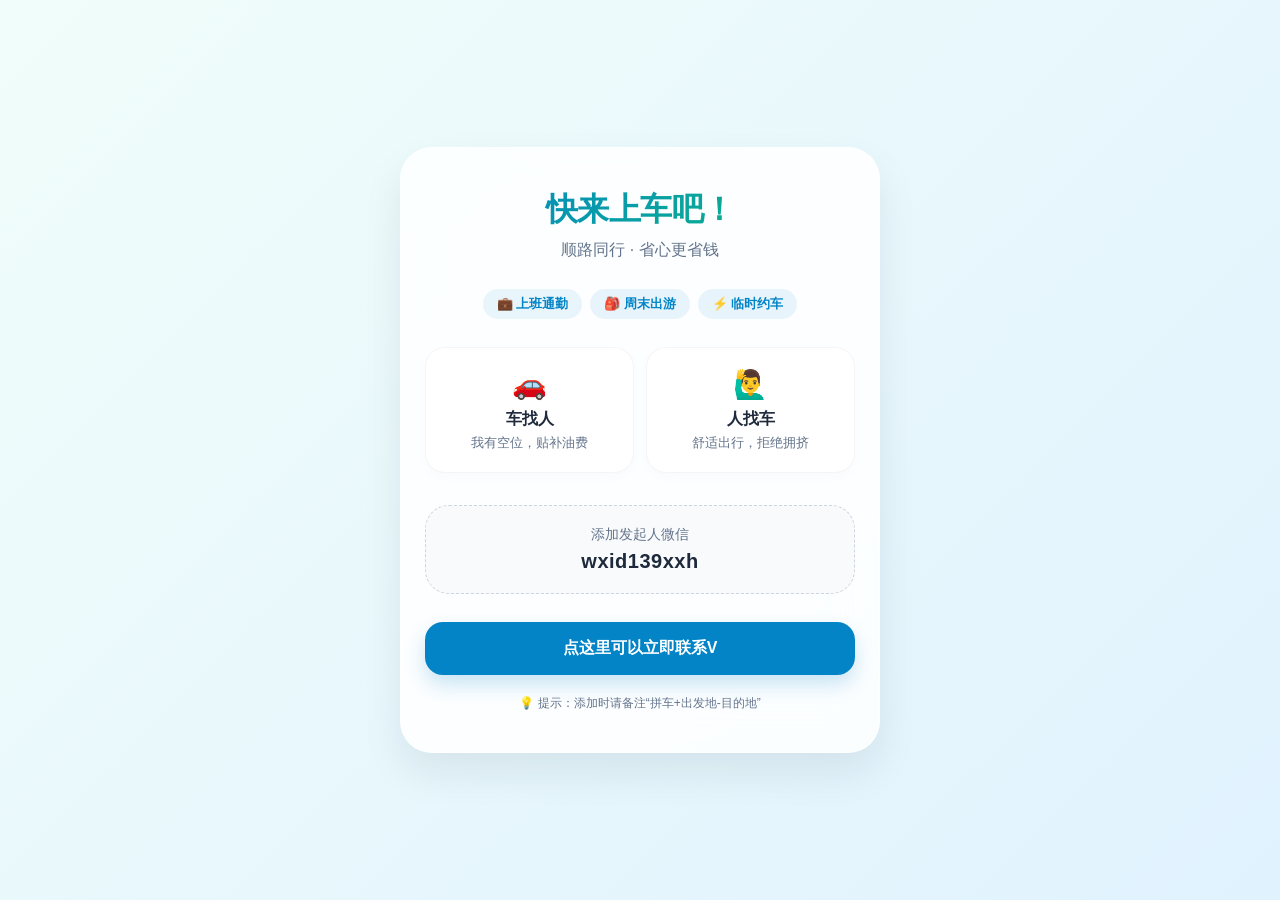
==== commit 3f92854f: "Update index.html" ====
--- a/index.html
+++ b/index.html
@@ -204,7 +204,7 @@
     </div>
 
     <!-- 行动按钮 -->
-    <a class="btn-action" href="weixin://">立即联系同好</a >
+    <a class="btn-action" href="weixin://">点这里可以立即联系V</a >
     
     <div class="footer-note">
       💡 提示：添加时请备注“拼车+出发地-目的地”
